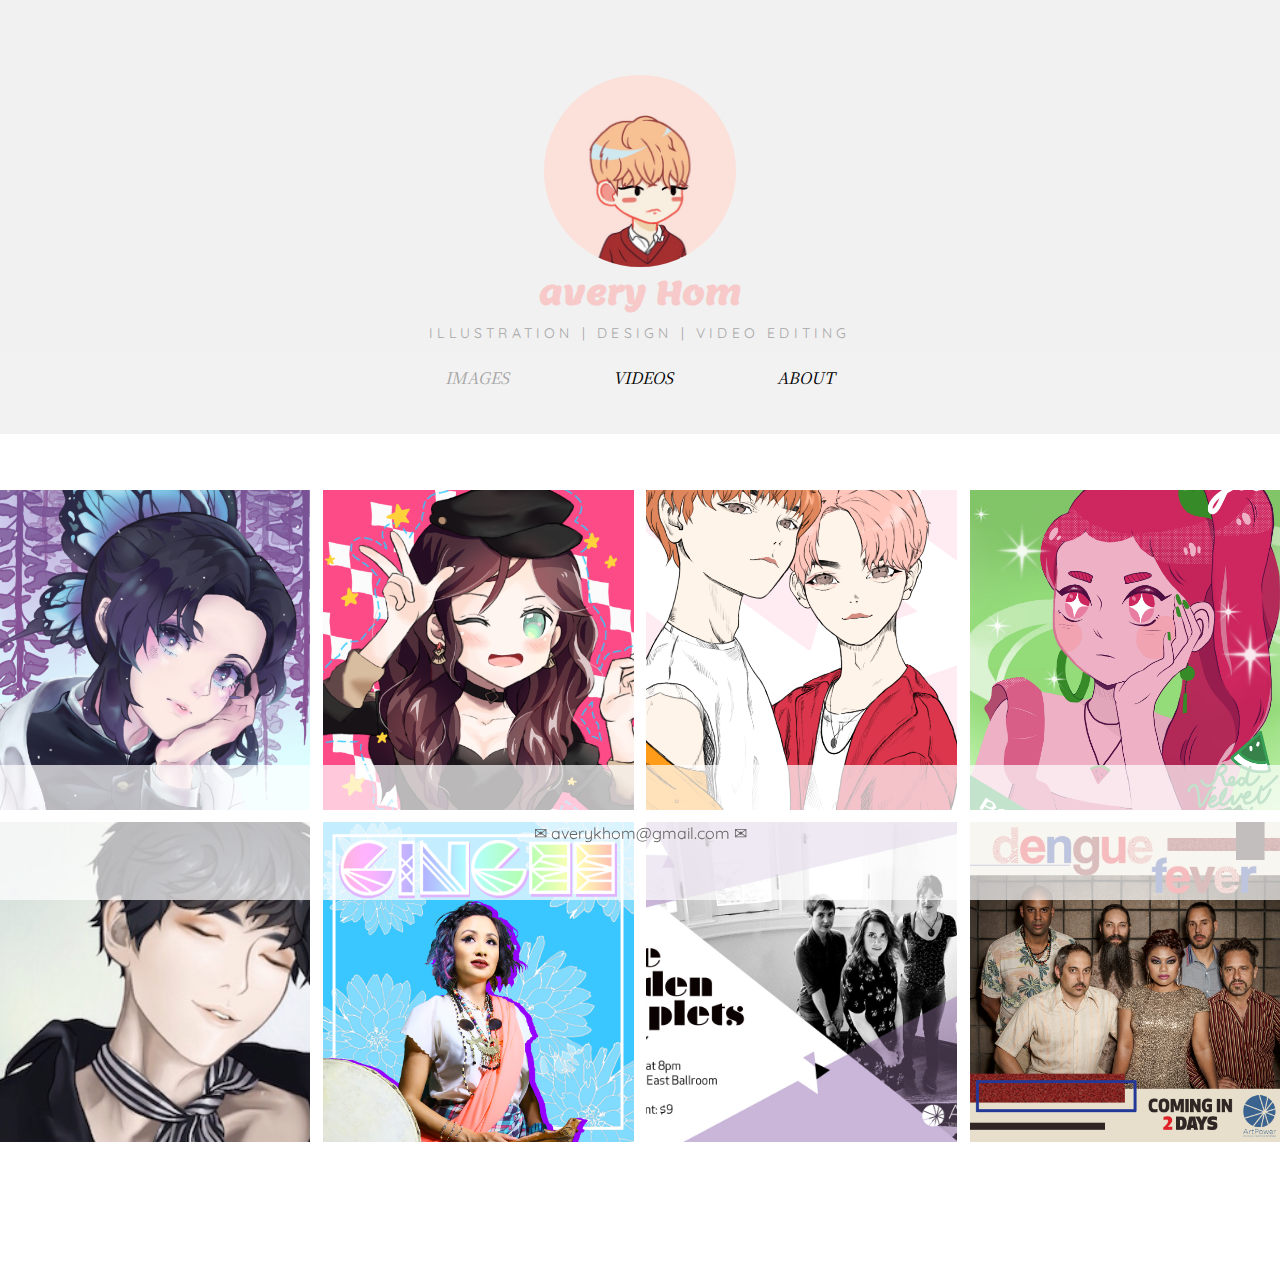
==== index.html @ d5c2ced5 "Rename index.htm to index.html" ====
<!DOCTYPE html>
<html>
<head>
  <link rel="stylesheet" href="portfolioStyle.css">
  <link rel="icon" sizes="114x114" href="pink.png">
  <title>avree</title>
  <meta charset="utf-8">
  <meta name="viewport" content="width=device-width, initial-scale=1">
  <link href="https://fonts.googleapis.com/css?family=Lemon|Noto+Serif+JP|Quicksand&display=swap" rel="stylesheet">
<style></style>
</head>
<body>

  <div class="header">
    <img src="pink.png" class="header">
    <h1>avery Hom</h1>
    <p>ILLUSTRATION | DESIGN | VIDEO EDITING</p>
  </div>

<div class="nav">
  <a class="active" href="#">IMAGES</a>
  <a href="portfolioVids.htm">VIDEOS</a>
  <a href="portfolioAbout.htm">ABOUT</a>
</div>

<div class="footer">
  <p></p>
</div>

<div class="text">
  <p>✉ averykhom@gmail.com ✉</p>
</div>
<!-- Pictures -->
  <div class="portfolio">
    <div class="portfolio__item">
      <a href="#portfolio-item-1">
      <img src="shinobu.png" alt="Shinobu" class="portfolio__image"></a>
      <div class="portfolio__desc">
      </div>
    </div>

    <div class="portfolio__item">
      <a href="#portfolio-item-2">
      <img src="dorothea.png" alt="Shinobu" class="portfolio__image"></a>
      <div class="portfolio__desc">
      </div>
    </div>

    <div class="portfolio__item">
      <a href="#portfolio-item-3">
      <img src="tr.png" alt="Shinobu" class="portfolio__image"></a>
      <div class="portfolio__desc"></div>
    </div>

    <div class="portfolio__item">
      <a href="#portfolio-item-7">
      <img src="melon.png" alt="Shinobu" class="portfolio__image"></a>
      <div class="portfolio__desc"></div>
    </div>
  </div>

<!-- Row 2 -->
  <div class="portfolio">
    <div class="portfolio__item">
      <a href="#portfolio-item-4">
      <img src="frag.jpeg" alt="Shinobu" class="portfolio__image"></a>
      <div class="portfolio__desc"></div>
    </div>

    <div class="portfolio__item">
      <a href="#portfolio-item-5">
      <img src="gingee.jpg" alt="Shinobu" class="portfolio__image"></a>
      <div class="portfolio__desc"></div>
    </div>

    <div class="portfolio__item">
      <a href="#portfolio-item-6">
      <img src="haden.jpg" alt="Haden Triplets" class="portfolio__image"></a>
      <div class="portfolio__desc"></div>
    </div>

    <div class="portfolio__item">
      <a href="#portfolio-item-8">
      <img src="dengue.jpg" alt="Dengue Fever" class="portfolio__image"></a>
      <div class="portfolio__desc"></div>
    </div>
  </div>

<!-- Lightboxes -->

  <div class="portfolio-lightbox" id="portfolio-item-1">
    <div class="portfolio-lightbox__content">
      <a href="#portfolio" class="close"></a>
      <img class="portfolio-lightbox__image" src="shinobu.png" alt="">
      <h1 class="portfolio__title">Butterfly</h1>
      <p class="portfolio_body">2020</p>
    </div>
  </div>

  <div class="portfolio-lightbox" id="portfolio-item-2">
    <div class="portfolio-lightbox__content">
      <a href="#portfolio" class="close"></a>
      <img class="portfolio-lightbox__image" src="dorothea.png" alt="">
      <h1 class="portfolio__title">Pink</h1>
      <p class="portfolio_body">2019</p>
    </div>
  </div>

  <div class="portfolio-lightbox" id="portfolio-item-3">
    <div class="portfolio-lightbox__content">
      <a href="#portfolio" class="close"></a>
      <img class="portfolio-lightbox__image" src="tr.png" alt="">
      <h1 class="portfolio__title">Untitled</h1>
      <p class="portfolio_body">2019</p>
    </div>
  </div>

  <div class="portfolio-lightbox" id="portfolio-item-4">
    <div class="portfolio-lightbox__content">
      <a href="#portfolio" class="close"></a>
      <img class="portfolio-lightbox__image" src="frag.jpeg" alt="">
      <h1 class="portfolio__title">Fragments</h1>
      <p class="portfolio_body">2017</p>
    </div>
  </div>

  <div class="portfolio-lightbox" id="portfolio-item-5">
    <div class="portfolio-lightbox__content">
      <a href="#portfolio" class="close"></a>
      <img class="portfolio-lightbox__image" src="gingee.jpg" alt="">
      <h1 class="portfolio__title">Gingee</h1>
      <p class="portfolio_body">2019</p>
    </div>
  </div>

  <div class="portfolio-lightbox" id="portfolio-item-6">
    <div class="portfolio-lightbox__content">
      <a href="#portfolio" class="close"></a>
      <img class="portfolio-lightbox__image" src="haden.jpg" alt="">
      <h1 class="portfolio__title">The Haden Triplets</h1>
      <p class="portfolio_body">2019</p>
    </div>
  </div>

  <div class="portfolio-lightbox" id="portfolio-item-7">
    <div class="portfolio-lightbox__content">
      <a href="#portfolio" class="close"></a>
      <img class="portfolio-lightbox__image" src="melon.png" alt="">
      <h1 class="portfolio__title">Summer magic</h1>
      <p class="portfolio_body">2018</p>
    </div>
  </div>

  <div class="portfolio-lightbox" id="portfolio-item-8">
    <div class="portfolio-lightbox__content">
      <a href="#portfolio" class="close"></a>
      <img class="portfolio-lightbox__image" src="dengue.jpg" alt="">
      <h1 class="portfolio__title">Dengue Fever</h1>
      <p class="portfolio_body">2019</p>
    </div>
  </div>

  <div class="bottom">
    <p></p>
  </div>

  </body>
  </html>
---- portfolioStyle.css ----
*, *::before, *::after {
  box-sizing: border-box;
}

body {
  margin: 0;
  min-width: 1100px
}

video{
  display: block;
  width: 50%;
  margin: 0 auto;
}

.portfolio-lightbox h1 {
  margin: 0em;
  display: block;
  text-align: center;
  font-style: italic;
}

.portfolio-lightbox p {
  margin: 0em;
  display: block;
  text-align: center;
  font-weight: 300;
}

.button {
  display: block;
  text-decoration: none;
  color:black;
  text-align: center;
}

.portfolio {
  margin-top:0;
  display: grid;
  grid: auto / repeat(4, minmax(15em, 1fr));
  grid-gap:0em 0.8em;
  padding: 0.25em 0em;
  background: white;
  float: center;
}

.portfolio img{
  width: 33vw;
  height: 25vw;
  object-fit:cover;
  min-width: 265px;
  min-height: 265px;
}

.portfolio__item{}

.portfolio__title{}

.portfolio-lightbox{
  position: fixed;
  top: 0;
  left: 0;
  width: 100vw;
  height: 100vh;
  background: white;
  color: black;
  display: flex;
  align-items: center;
  justify-content: center;
  transform: scale(0,0);
  transition: transform ease-in-out 200ms;
  font-family: 'Noto Serif JP', serif;
}

.portfolio-lightbox:target{
  transform: scale(1,1);
}

.portfolio-lightbox:target .text {
  color: white;
}

.portfolio-lightbox__content{
  width: 100%;
  max-width: 350px;
  color: black;
}

.portfolio-lightbox__content video{
  width: 100%;
  color: #646464;
  max-width: 600px;
}

.close{
  position: absolute;
  width: 2em;
  height: 2em;
  top: 1.25em;
  right: 1em;
  text-decoration: none;
  display: flex;
  align-items: center;
  justify-content: center;
}

.close::after{
  font-size: 2rem;
  content: 'X';
  color: #646464;
  font-family: Quicksand;
}

 img { /*change to portfolio img */
   max-width:100%;
}

/* Header style */
.header{
  background-color: #f1f1f1;
  padding-top: 75px;
  padding-bottom: 10px;
  text-align: center;
  color: #F7CAC9;
}

.header img{
  width: 15vw;
  height: 15vw;
  left: 50%;
  border-radius: 50%;
  object-fit: cover;
  padding: 0;
  min-width: 160px;
  min-height: 160px;
}

.header h1{
  margin-top: 0;
  margin-bottom: .35em;
  font-family: Lemon;
}

.header p{
  margin: 0;
  color: #a6a6a6;
  font-family: Quicksand;
  letter-spacing: .3em;
  font-size: 14px;
}

/* navigation bar */
.nav{
  width: 100%;
  overflow; hidden;
  padding-bottom: 1.9em;
  background-color: #f2f2f2;
  display: inline-block;
  text-align: center;
  margin-bottom: 3.25em;
}

.nav a{
  display: inline-block;
  color: black;
  text-align: center;
  padding: 14px 50px;
  text-decoration: none;
  font-style: italic;
  font-family: 'Noto Serif JP', serif;
}

.nav a:hover{
  color: #a6a6a6;
}

.nav a.active{
  color: #a6a6a6;
}

.portfolio img:hover{
  opacity:.6;
}

.portfolio__item:hover .portfolio__item.first{opacity: 1;}
.portfolio__item:hover .portfolio__item.second{opacity: 1;}
.portfolio__item:hover .portfolio__item.third{opacity: 1;}
.portfolio__item:hover .portfolio__item.fourth{opacity: 1;}

.footer{
  position: fixed;
  bottom: 0;
  width: 100%;
  height: 15%;
  opacity: 0.7;
  background-color: white;
  color: black;
  text-align: center;
}

.bottom{
  background-color: white;
  height: 12vh;
  text-align: center;
  color: #646464;
  bottom: 0;
}

.text{
  position: fixed;
  bottom: 0;
  width: 100%;
  height: 15%;
  color: #646464;
  opacity: 1;
  display: flex;
  align-items: center;
  justify-content: center;
  font-family: Quicksand;
}

.vid__item{
  display: grid;
  grid: 1fr;
  padding-left: 29em;
  width: 100%;
  margin: 0 auto;
}

/* ------------- about ------------- */
.about{
  margin-top:0;
  text-align: center;
  font-style: italic;
}

.about p{
  padding-top: .5em;
  padding-bottom: 2em;
  font-style: normal;
  font-family: Quicksand;
  color: #646464;
}

.about h1{
  margin: 0;
  padding: 0;
  font-size: 26px;
}

.collapsible{
  background-color: #646464;
  color: white;
  cursor: pointer;
  padding: 18px;
  width: 60%;
  text-align: center;
  outline: none;
  font-size: 18px;
  font-family: 'Noto Serif JP', serif;
  font-style: italic;
}

.collapsible.active, .collapsible:hover {
  background-color: #a6a6a6
}

.content{
  padding: 0 18px;
  display: none;
  overflow: hidden;
  background-color: white;
}

.content__text{
  text-align: left;
  padding: 0 15em;
}
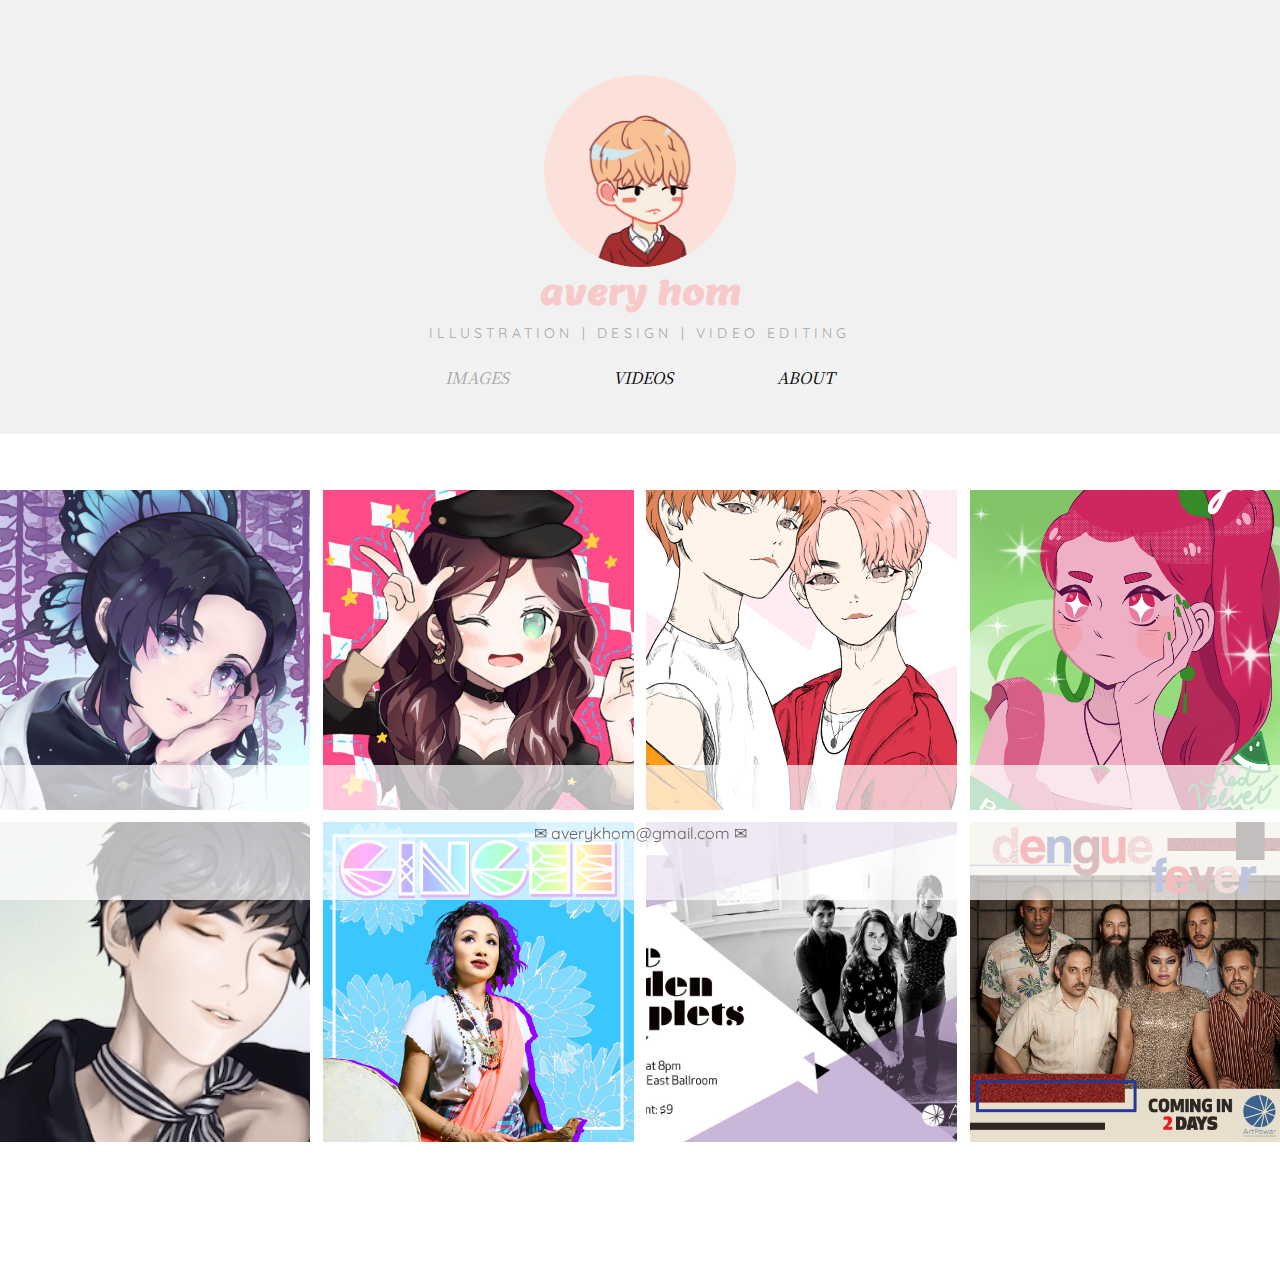
==== commit 2092440e: "Update index.html" ====
--- a/index.html
+++ b/index.html
@@ -13,7 +13,7 @@
 
   <div class="header">
     <img src="pink.png" class="header">
-    <h1>avery Hom</h1>
+    <h1>avery hom</h1>
     <p>ILLUSTRATION | DESIGN | VIDEO EDITING</p>
   </div>
 
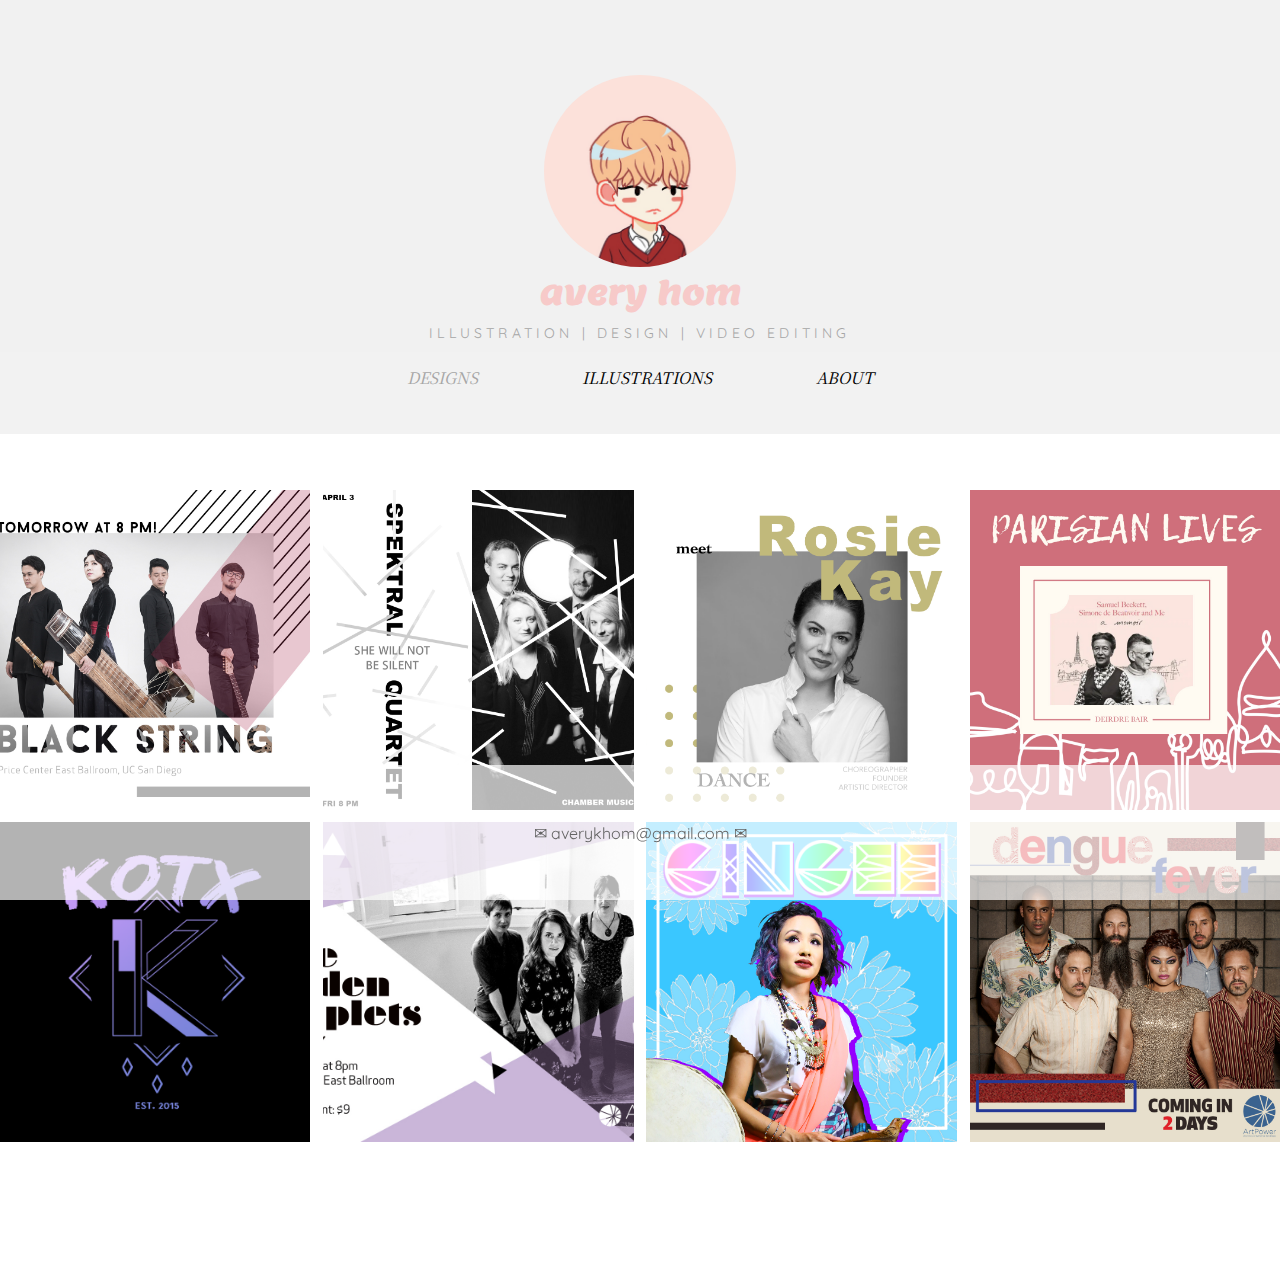
==== commit 868b7e7d: "Update index.html" ====
--- a/index.html
+++ b/index.html
@@ -18,8 +18,8 @@
   </div>
 
 <div class="nav">
-  <a class="active" href="#">IMAGES</a>
-  <a href="portfolioVids.htm">VIDEOS</a>
+  <a class="active" href="#">DESIGNS</a>
+  <a href="portfolioImages.htm">ILLUSTRATIONS</a>
   <a href="portfolioAbout.htm">ABOUT</a>
 </div>
 
@@ -31,134 +31,135 @@
   <p>✉ averykhom@gmail.com ✉</p>
 </div>
 <!-- Pictures -->
+<div class="portfolio">
+  <div class="portfolio__item">
+    <a href="#portfolio-item-1">
+    <img src="BlackString.jpg" alt="Black String" class="portfolio__image"></a>
+    <div class="portfolio__desc">
+    </div>
+  </div>
+
+  <div class="portfolio__item">
+    <a href="#portfolio-item-2">
+    <img src="spektral1.jpg" alt="Spektral Quartet" class="portfolio__image"></a>
+    <div class="portfolio__desc">
+    </div>
+  </div>
+
+  <div class="portfolio__item">
+    <a href="#portfolio-item-3">
+    <img src="slide1.jpg" alt="Rosie Kay" class="portfolio__image"></a>
+    <div class="portfolio__desc"></div>
+  </div>
+
+  <div class="portfolio__item">
+    <a href="#portfolio-item-8">
+    <img src="deirdre.jpg" alt="Deirdre Bair" class="portfolio__image"></a>
+    <div class="portfolio__desc">
+    </div>
+  </div>
+</div>
+
+<!-- Row 2 -->
   <div class="portfolio">
     <div class="portfolio__item">
-      <a href="#portfolio-item-1">
-      <img src="shinobu.png" alt="Shinobu" class="portfolio__image"></a>
-      <div class="portfolio__desc">
-      </div>
+      <a href="#portfolio-item-4">
+      <img src="shirt.png" alt="KOTX Logo" class="portfolio__image"></a>
+      <div class="portfolio__desc"></div>
     </div>
 
     <div class="portfolio__item">
-      <a href="#portfolio-item-2">
-      <img src="dorothea.png" alt="Shinobu" class="portfolio__image"></a>
-      <div class="portfolio__desc">
-      </div>
+      <a href="#portfolio-item-5">
+      <img src="haden.jpg" alt="Haden Triplets" class="portfolio__image"></a>
+      <div class="portfolio__desc"></div>
     </div>
 
     <div class="portfolio__item">
-      <a href="#portfolio-item-3">
-      <img src="tr.png" alt="Shinobu" class="portfolio__image"></a>
+      <a href="#portfolio-item-6">
+      <img src="gingee.jpg" alt="Gingee" class="portfolio__image"></a>
       <div class="portfolio__desc"></div>
     </div>
 
     <div class="portfolio__item">
       <a href="#portfolio-item-7">
-      <img src="melon.png" alt="Shinobu" class="portfolio__image"></a>
-      <div class="portfolio__desc"></div>
-    </div>
-  </div>
-
-<!-- Row 2 -->
-  <div class="portfolio">
-    <div class="portfolio__item">
-      <a href="#portfolio-item-4">
-      <img src="frag.jpeg" alt="Shinobu" class="portfolio__image"></a>
-      <div class="portfolio__desc"></div>
-    </div>
-
-    <div class="portfolio__item">
-      <a href="#portfolio-item-5">
-      <img src="gingee.jpg" alt="Shinobu" class="portfolio__image"></a>
-      <div class="portfolio__desc"></div>
-    </div>
-
-    <div class="portfolio__item">
-      <a href="#portfolio-item-6">
-      <img src="haden.jpg" alt="Haden Triplets" class="portfolio__image"></a>
-      <div class="portfolio__desc"></div>
-    </div>
-
-    <div class="portfolio__item">
-      <a href="#portfolio-item-8">
       <img src="dengue.jpg" alt="Dengue Fever" class="portfolio__image"></a>
       <div class="portfolio__desc"></div>
     </div>
   </div>
 
-<!-- Lightboxes -->
+  <!-- Lightboxes -->
 
-  <div class="portfolio-lightbox" id="portfolio-item-1">
-    <div class="portfolio-lightbox__content">
-      <a href="#portfolio" class="close"></a>
-      <img class="portfolio-lightbox__image" src="shinobu.png" alt="">
-      <h1 class="portfolio__title">Butterfly</h1>
-      <p class="portfolio_body">2020</p>
+    <div class="portfolio-lightbox" id="portfolio-item-1">
+      <div class="portfolio-lightbox__content">
+        <a href="#portfolio" class="close"></a>
+        <img class="portfolio-lightbox__image" src="BlackString.jpg" alt="">
+        <h1 class="portfolio__title">Untitled</h1>
+        <p class="portfolio_body">2020</p>
+      </div>
     </div>
-  </div>
 
-  <div class="portfolio-lightbox" id="portfolio-item-2">
-    <div class="portfolio-lightbox__content">
-      <a href="#portfolio" class="close"></a>
-      <img class="portfolio-lightbox__image" src="dorothea.png" alt="">
-      <h1 class="portfolio__title">Pink</h1>
-      <p class="portfolio_body">2019</p>
+    <div class="portfolio-lightbox" id="portfolio-item-2">
+      <div class="portfolio-lightbox__content">
+        <a href="#portfolio" class="close"></a>
+        <img class="portfolio-lightbox__image" src="spektral1.jpg" alt="">
+        <h1 class="portfolio__title">Untitled</h1>
+        <p class="portfolio_body">2020</p>
+      </div>
     </div>
-  </div>
 
-  <div class="portfolio-lightbox" id="portfolio-item-3">
-    <div class="portfolio-lightbox__content">
-      <a href="#portfolio" class="close"></a>
-      <img class="portfolio-lightbox__image" src="tr.png" alt="">
-      <h1 class="portfolio__title">Untitled</h1>
-      <p class="portfolio_body">2019</p>
+    <div class="portfolio-lightbox" id="portfolio-item-3">
+      <div class="portfolio-lightbox__content">
+        <a href="#portfolio" class="close"></a>
+        <img class="portfolio-lightbox__image" src="slide1.jpg" alt="">
+        <h1 class="portfolio__title">Untitled</h1>
+        <p class="portfolio_body">2020</p>
+      </div>
     </div>
-  </div>
 
-  <div class="portfolio-lightbox" id="portfolio-item-4">
-    <div class="portfolio-lightbox__content">
-      <a href="#portfolio" class="close"></a>
-      <img class="portfolio-lightbox__image" src="frag.jpeg" alt="">
-      <h1 class="portfolio__title">Fragments</h1>
-      <p class="portfolio_body">2017</p>
+    <div class="portfolio-lightbox" id="portfolio-item-4">
+      <div class="portfolio-lightbox__content">
+        <a href="#portfolio" class="close"></a>
+        <img class="portfolio-lightbox__image" src="shirt.png" alt="">
+        <h1 class="portfolio__title">KOTX Logo</h1>
+        <p class="portfolio_body">2020</p>
+      </div>
     </div>
-  </div>
 
-  <div class="portfolio-lightbox" id="portfolio-item-5">
-    <div class="portfolio-lightbox__content">
-      <a href="#portfolio" class="close"></a>
-      <img class="portfolio-lightbox__image" src="gingee.jpg" alt="">
-      <h1 class="portfolio__title">Gingee</h1>
-      <p class="portfolio_body">2019</p>
+    <div class="portfolio-lightbox" id="portfolio-item-5">
+      <div class="portfolio-lightbox__content">
+        <a href="#portfolio" class="close"></a>
+        <img class="portfolio-lightbox__image" src="haden.jpg" alt="">
+        <h1 class="portfolio__title">Untitled</h1>
+        <p class="portfolio_body">2019</p>
+      </div>
     </div>
-  </div>
 
-  <div class="portfolio-lightbox" id="portfolio-item-6">
-    <div class="portfolio-lightbox__content">
-      <a href="#portfolio" class="close"></a>
-      <img class="portfolio-lightbox__image" src="haden.jpg" alt="">
-      <h1 class="portfolio__title">The Haden Triplets</h1>
-      <p class="portfolio_body">2019</p>
+    <div class="portfolio-lightbox" id="portfolio-item-6">
+      <div class="portfolio-lightbox__content">
+        <a href="#portfolio" class="close"></a>
+        <img class="portfolio-lightbox__image" src="gingee.jpg" alt="">
+        <h1 class="portfolio__title">Untitled</h1>
+        <p class="portfolio_body">2019</p>
+      </div>
     </div>
-  </div>
 
-  <div class="portfolio-lightbox" id="portfolio-item-7">
-    <div class="portfolio-lightbox__content">
-      <a href="#portfolio" class="close"></a>
-      <img class="portfolio-lightbox__image" src="melon.png" alt="">
-      <h1 class="portfolio__title">Summer magic</h1>
-      <p class="portfolio_body">2018</p>
+    <div class="portfolio-lightbox" id="portfolio-item-7">
+      <div class="portfolio-lightbox__content">
+        <a href="#portfolio" class="close"></a>
+        <img class="portfolio-lightbox__image" src="dengue.jpg" alt="">
+        <h1 class="portfolio__title">Untitled</h1>
+        <p class="portfolio_body">2019</p>
+      </div>
     </div>
-  </div>
 
-  <div class="portfolio-lightbox" id="portfolio-item-8">
-    <div class="portfolio-lightbox__content">
-      <a href="#portfolio" class="close"></a>
-      <img class="portfolio-lightbox__image" src="dengue.jpg" alt="">
-      <h1 class="portfolio__title">Dengue Fever</h1>
-      <p class="portfolio_body">2019</p>
+    <div class="portfolio-lightbox" id="portfolio-item-8">
+      <div class="portfolio-lightbox__content">
+        <a href="#portfolio" class="close"></a>
+        <img class="portfolio-lightbox__image" src="deirdre.jpg" alt="">
+        <h1 class="portfolio__title">Untitled</h1>
+        <p class="portfolio_body">2020</p>
+      </div>
     </div>
-  </div>
 
   <div class="bottom">
     <p></p>
